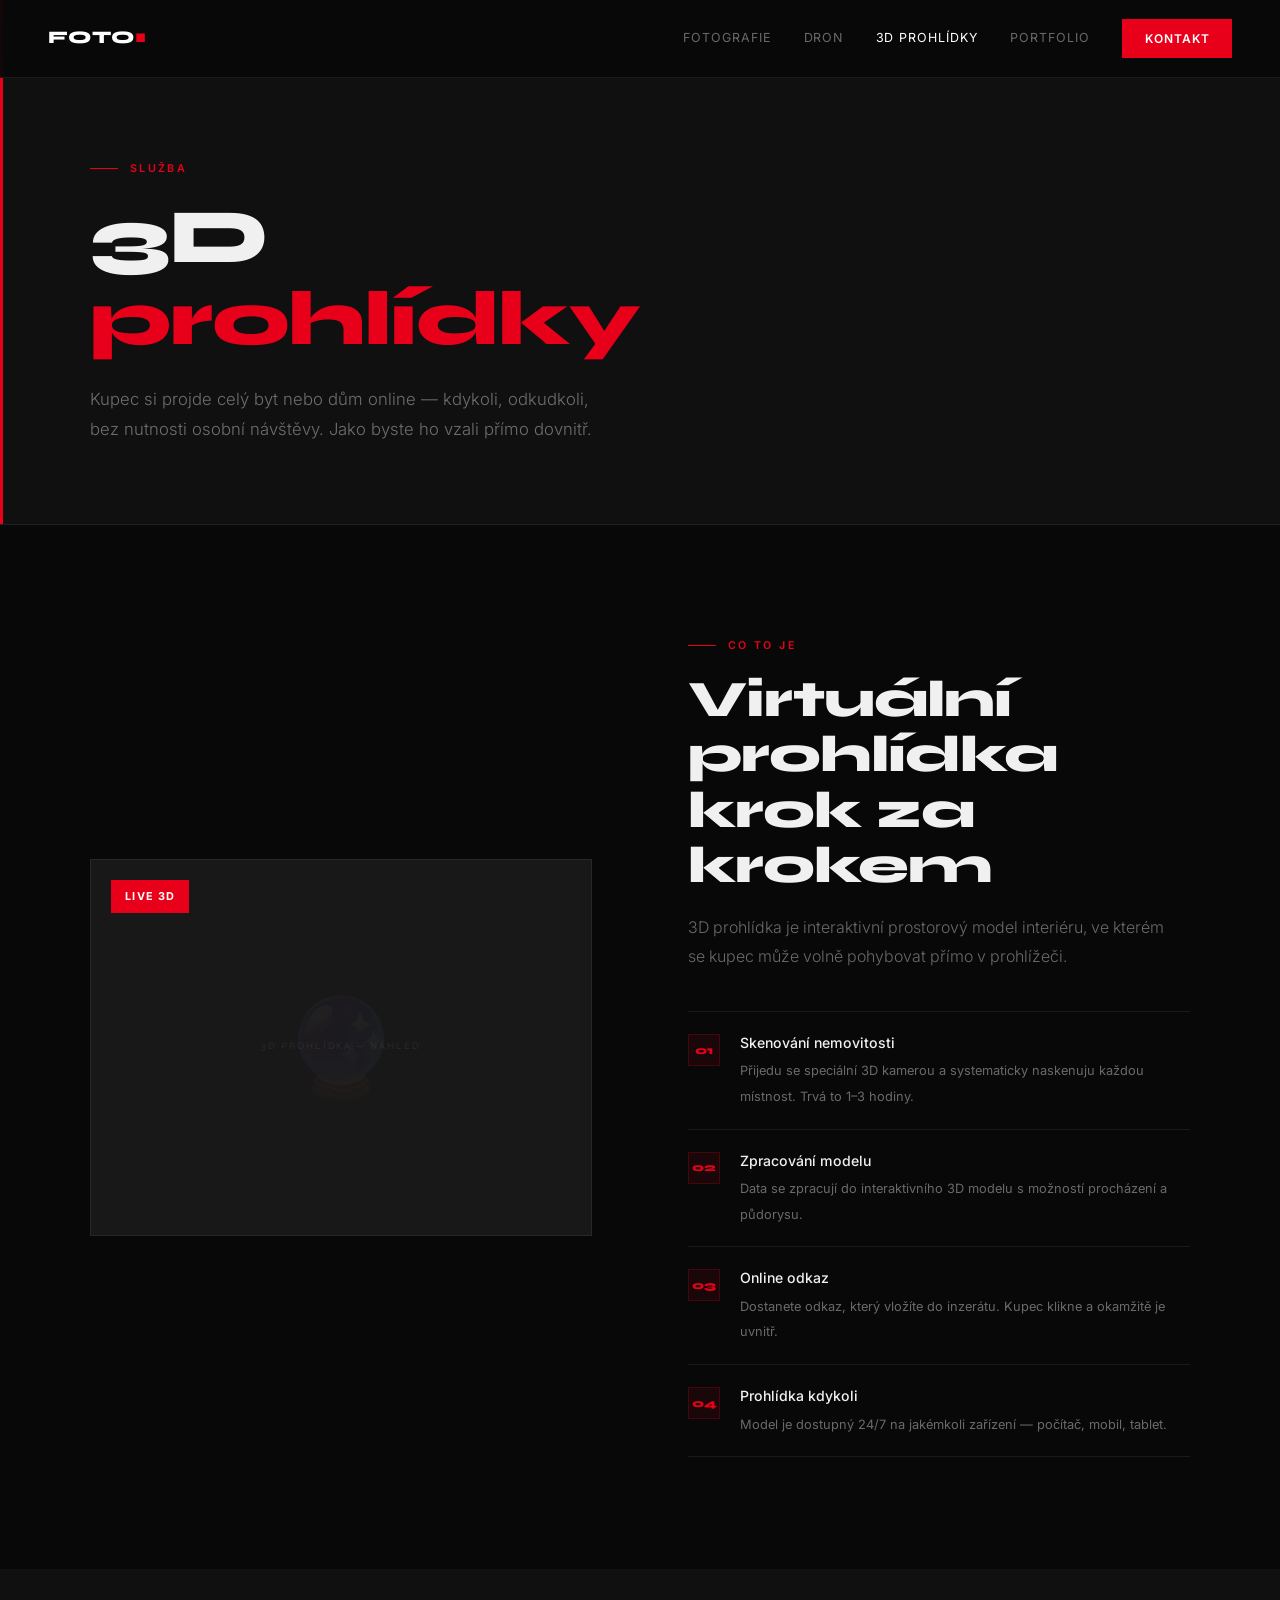
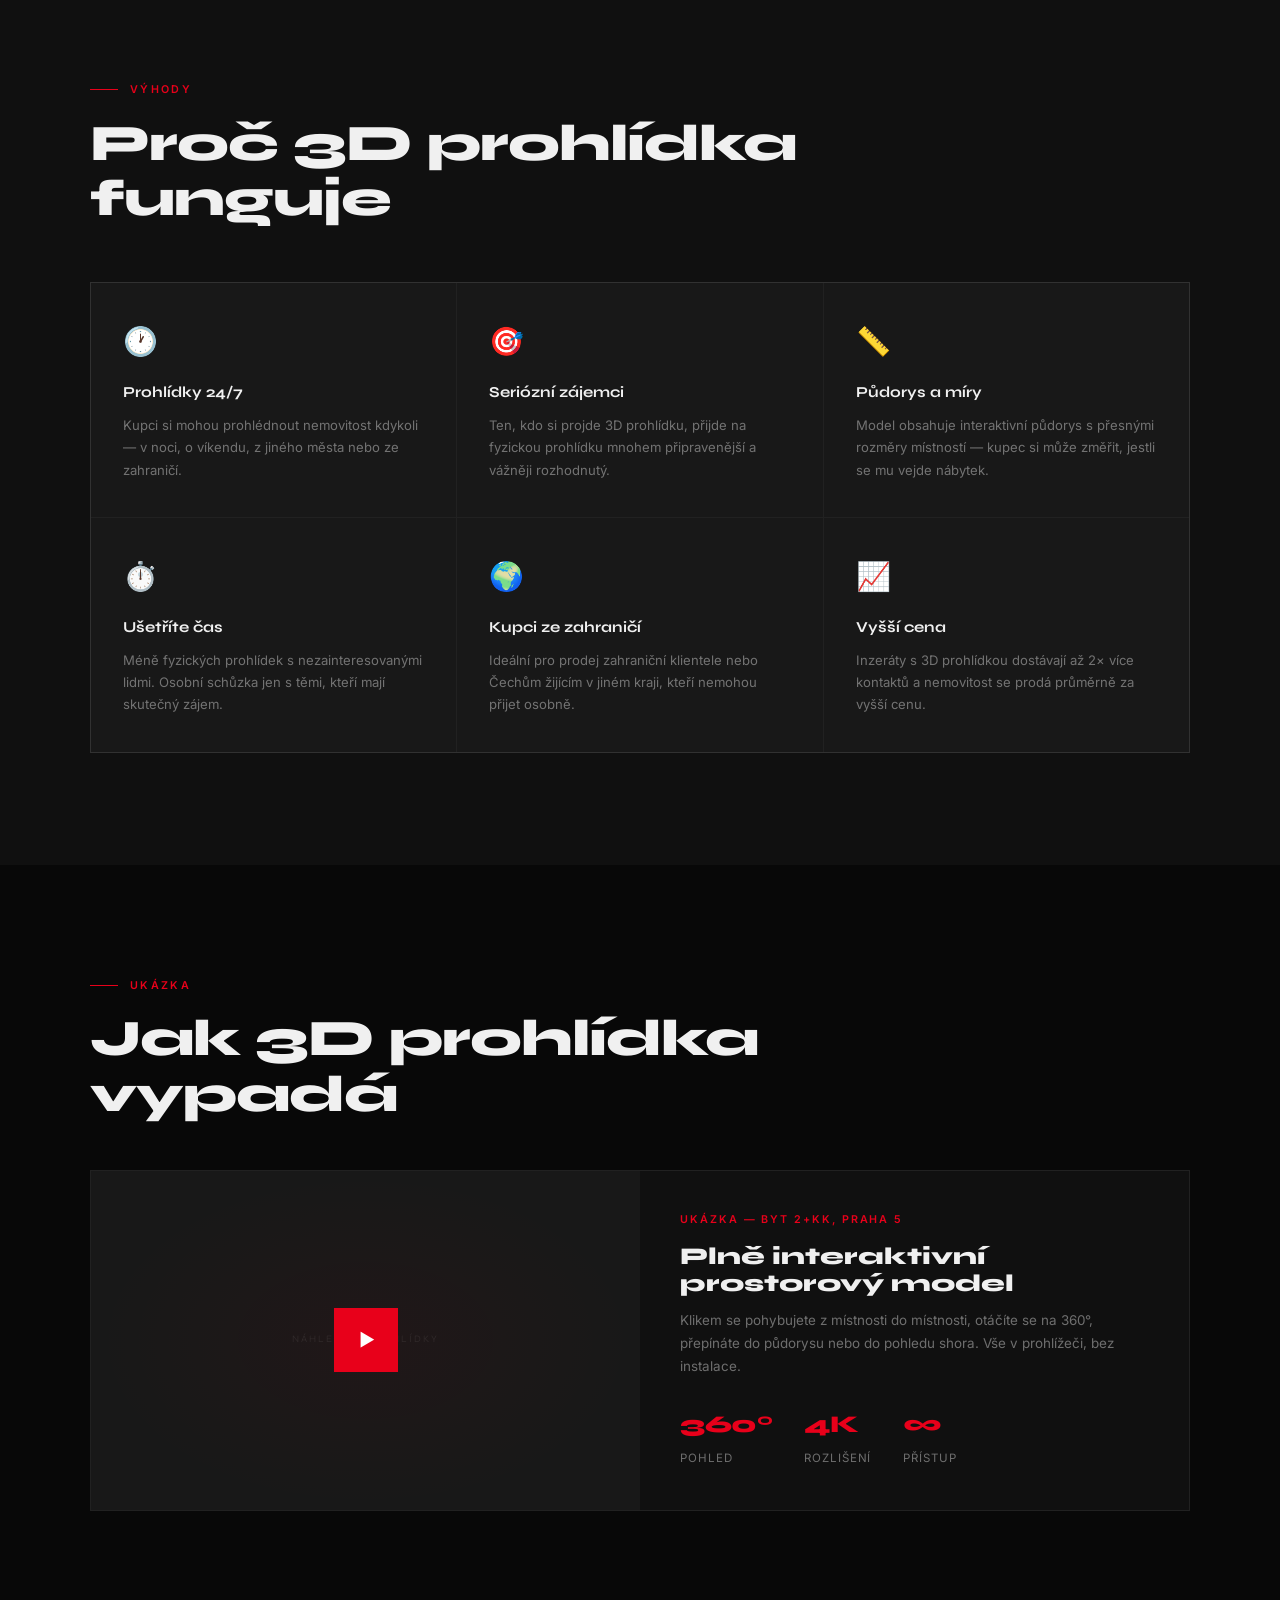
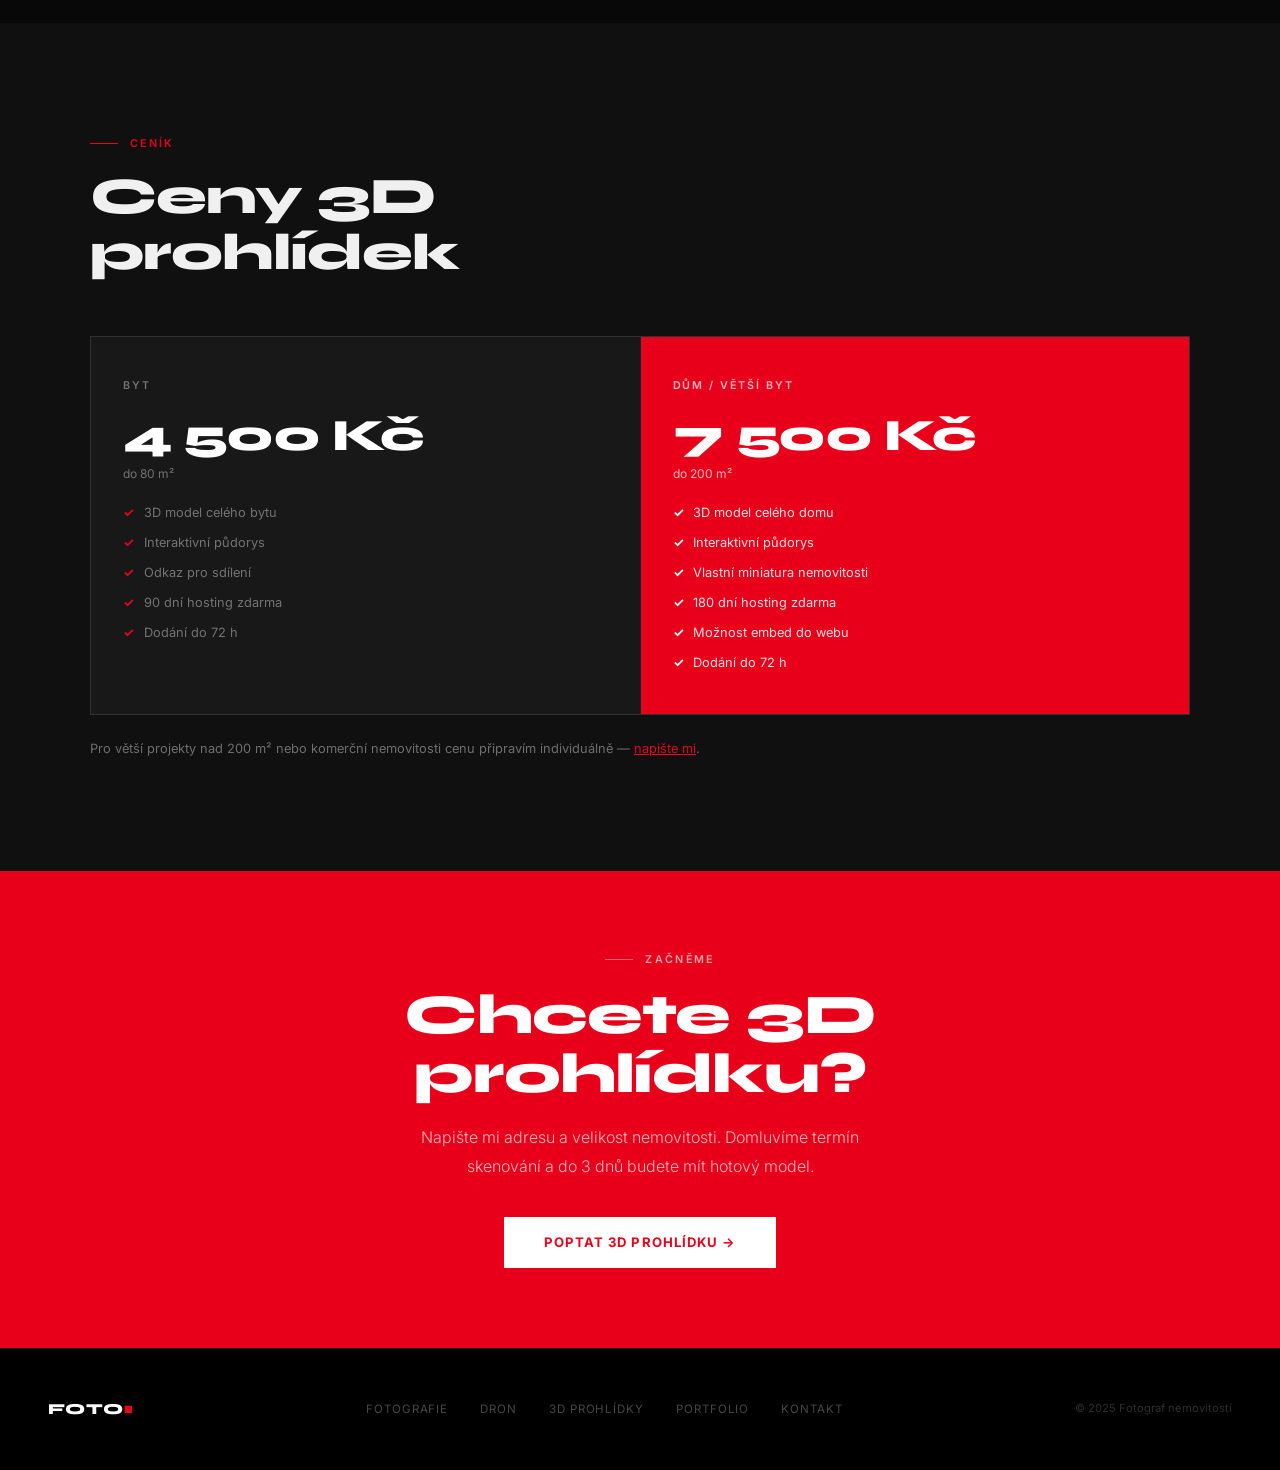
==== 3d-prohlidky.html @ 8428c06a "Add complete multi-page website for real estate photographer Black/red/white modern design with 6 pa" ====
<!DOCTYPE html>
<html lang="cs">
<head>
  <meta charset="UTF-8"/>
  <meta name="viewport" content="width=device-width, initial-scale=1.0"/>
  <title>3D prohlídky bytů a domů — Virtuální prohlídka</title>
  <link href="https://fonts.googleapis.com/css2?family=Syne:wght@400;600;700;800&family=Inter:wght@300;400;500;600&display=swap" rel="stylesheet"/>
  <link rel="stylesheet" href="style.css"/>
  <style>
    /* ── HOW IT WORKS ── */
    .how { background: var(--bg); }
    .how-split {
      display: grid; grid-template-columns: 1fr 1fr;
      gap: 6rem; align-items: center;
    }
    .how-visual {
      background: var(--surface2);
      border: 1px solid var(--border);
      aspect-ratio: 4/3;
      position: relative;
      display: flex; align-items: center; justify-content: center;
      overflow: hidden;
    }
    .how-visual-ph {
      font-family: 'Syne', sans-serif; font-size: 0.62rem;
      letter-spacing: 0.2em; text-transform: uppercase;
      color: rgba(255,255,255,0.08);
    }
    .how-visual::before {
      content: '🔮';
      position: absolute; font-size: 6rem; opacity: 0.04;
    }
    .how-visual-badge {
      position: absolute; top: 1.25rem; left: 1.25rem;
      background: var(--red); padding: 0.5rem 0.9rem;
      font-size: 0.68rem; font-weight: 700; letter-spacing: 0.1em;
      text-transform: uppercase; color: white;
    }
    .how-steps { display: flex; flex-direction: column; gap: 0; margin-top: 2.5rem; }
    .how-step {
      display: flex; gap: 1.25rem;
      padding: 1.25rem 0; border-bottom: 1px solid var(--border);
    }
    .how-step:first-child { border-top: 1px solid var(--border); }
    .how-step-num {
      font-family: 'Syne', sans-serif; font-size: 0.72rem; font-weight: 800;
      color: var(--red); width: 32px; height: 32px; flex-shrink: 0;
      background: rgba(232,0,26,0.08); border: 1px solid rgba(232,0,26,0.22);
      display: flex; align-items: center; justify-content: center;
      margin-top: 2px;
    }
    .how-step strong { display: block; font-size: 0.88rem; font-weight: 500; margin-bottom: 3px; }
    .how-step span { font-size: 0.8rem; color: var(--muted); line-height: 1.6; }

    /* ── BENEFITS ── */
    .benefits { background: var(--surface); }
    .benefits-grid {
      display: grid; grid-template-columns: repeat(3, 1fr);
      gap: 1px; background: var(--border);
      border: 1px solid var(--border); margin-top: 3.5rem;
    }
    .benefit {
      background: var(--surface2); padding: 2.25rem 2rem;
      transition: background 0.25s;
    }
    .benefit:hover { background: #1c1c1c; }
    .benefit-ico { font-size: 1.75rem; display: block; margin-bottom: 1rem; }
    .benefit-title {
      font-family: 'Syne', sans-serif; font-size: 0.95rem; font-weight: 700;
      margin-bottom: 0.6rem;
    }
    .benefit-desc { font-size: 0.82rem; color: var(--muted); line-height: 1.7; }

    /* ── DEMO SECTION ── */
    .demo { background: var(--bg); }
    .demo-box {
      background: var(--surface);
      border: 1px solid var(--border);
      margin-top: 3rem;
      display: grid; grid-template-columns: 1fr 1fr;
    }
    .demo-visual {
      background: var(--surface2);
      min-height: 320px;
      display: flex; align-items: center; justify-content: center;
      position: relative; overflow: hidden;
    }
    .demo-visual-ph {
      font-family: 'Syne', sans-serif; font-size: 0.62rem;
      letter-spacing: 0.2em; text-transform: uppercase;
      color: rgba(255,255,255,0.08);
    }
    .demo-visual::before {
      content: '';
      position: absolute; inset: 0;
      background: radial-gradient(ellipse at center, rgba(232,0,26,0.04) 0%, transparent 70%);
    }
    .demo-play {
      position: absolute;
      width: 64px; height: 64px;
      background: var(--red);
      display: flex; align-items: center; justify-content: center;
      cursor: pointer; transition: background 0.2s;
    }
    .demo-play:hover { background: var(--red-dark); }
    .demo-play::after { content: '▶'; color: white; font-size: 1.1rem; margin-left: 3px; }
    .demo-info { padding: 2.5rem; display: flex; flex-direction: column; justify-content: center; }
    .demo-tag {
      font-size: 0.67rem; font-weight: 600; letter-spacing: 0.18em;
      text-transform: uppercase; color: var(--red); margin-bottom: 1rem;
    }
    .demo-title {
      font-family: 'Syne', sans-serif; font-size: 1.5rem; font-weight: 800;
      margin-bottom: 0.75rem; line-height: 1.1;
    }
    .demo-desc { font-size: 0.84rem; color: var(--muted); line-height: 1.7; margin-bottom: 1.75rem; }
    .demo-stats { display: flex; gap: 2rem; }
    .demo-stat strong {
      display: block; font-family: 'Syne', sans-serif;
      font-size: 1.5rem; font-weight: 800; color: var(--red); letter-spacing: -0.02em;
    }
    .demo-stat span { font-size: 0.72rem; color: var(--muted); letter-spacing: 0.08em; text-transform: uppercase; }

    /* ── PRICING ── */
    .pricing { background: var(--surface); }
    .pricing-cards {
      display: grid; grid-template-columns: repeat(2, 1fr);
      gap: 1px; background: var(--border);
      border: 1px solid var(--border); margin-top: 3.5rem;
    }
    .p-card {
      background: var(--surface2); padding: 2.5rem 2rem;
    }
    .p-card.featured { background: var(--red); }
    .p-name {
      font-size: 0.67rem; font-weight: 600; letter-spacing: 0.18em;
      text-transform: uppercase; color: var(--muted); display: block; margin-bottom: 1.25rem;
    }
    .p-card.featured .p-name { color: rgba(255,255,255,0.72); }
    .p-amount {
      font-family: 'Syne', sans-serif; font-size: 2.8rem; font-weight: 800;
      color: white; line-height: 1; letter-spacing: -0.03em; display: block;
    }
    .p-unit {
      font-size: 0.75rem; color: var(--muted); display: block;
      margin-top: 0.3rem; margin-bottom: 1.25rem;
    }
    .p-card.featured .p-unit { color: rgba(255,255,255,0.72); }
    .p-list { list-style: none; display: flex; flex-direction: column; gap: 0.6rem; }
    .p-list li {
      font-size: 0.8rem; color: var(--muted);
      display: flex; align-items: center; gap: 0.6rem;
    }
    .p-list li::before { content: '✓'; color: var(--red); font-weight: 700; }
    .p-card.featured .p-list li { color: rgba(255,255,255,0.88); }
    .p-card.featured .p-list li::before { color: white; }

    @media (max-width: 768px) {
      .how-split { grid-template-columns: 1fr; gap: 3rem; }
      .how-visual { display: none; }
      .benefits-grid { grid-template-columns: 1fr; }
      .demo-box { grid-template-columns: 1fr; }
      .demo-visual { min-height: 200px; }
      .pricing-cards { grid-template-columns: 1fr; }
    }
  </style>
</head>
<body>

  <nav>
    <a href="index.html" class="nav-logo">FOTO<span>■</span></a>
    <div class="nav-links">
      <a href="fotografie.html" class="nav-link">Fotografie</a>
      <a href="dron.html" class="nav-link">Dron</a>
      <a href="3d-prohlidky.html" class="nav-link active">3D prohlídky</a>
      <a href="portfolio.html" class="nav-link">Portfolio</a>
      <a href="kontakt.html" class="nav-cta">Kontakt</a>
    </div>
  </nav>

  <!-- PAGE HERO -->
  <div class="page-hero">
    <div class="container">
      <div class="page-hero-label">Služba</div>
      <h1>3D<br><span>prohlídky</span></h1>
      <p>Kupec si projde celý byt nebo dům online — kdykoli, odkudkoli, bez nutnosti osobní návštěvy. Jako byste ho vzali přímo dovnitř.</p>
    </div>
  </div>

  <!-- HOW IT WORKS -->
  <section class="how">
    <div class="container">
      <div class="how-split">
        <div class="how-visual">
          <span class="how-visual-ph">3D prohlídka — náhled</span>
          <div class="how-visual-badge">LIVE 3D</div>
        </div>
        <div>
          <div class="section-label">Co to je</div>
          <h2 class="section-title">Virtuální prohlídka<br>krok za krokem</h2>
          <p class="section-lead">3D prohlídka je interaktivní prostorový model interiéru, ve kterém se kupec může volně pohybovat přímo v prohlížeči.</p>
          <div class="how-steps">
            <div class="how-step">
              <div class="how-step-num">01</div>
              <div>
                <strong>Skenování nemovitosti</strong>
                <span>Přijedu se speciální 3D kamerou a systematicky naskenuju každou místnost. Trvá to 1–3 hodiny.</span>
              </div>
            </div>
            <div class="how-step">
              <div class="how-step-num">02</div>
              <div>
                <strong>Zpracování modelu</strong>
                <span>Data se zpracují do interaktivního 3D modelu s možností procházení a půdorysu.</span>
              </div>
            </div>
            <div class="how-step">
              <div class="how-step-num">03</div>
              <div>
                <strong>Online odkaz</strong>
                <span>Dostanete odkaz, který vložíte do inzerátu. Kupec klikne a okamžitě je uvnitř.</span>
              </div>
            </div>
            <div class="how-step">
              <div class="how-step-num">04</div>
              <div>
                <strong>Prohlídka kdykoli</strong>
                <span>Model je dostupný 24/7 na jakémkoli zařízení — počítač, mobil, tablet.</span>
              </div>
            </div>
          </div>
        </div>
      </div>
    </div>
  </section>

  <!-- BENEFITS -->
  <section class="benefits">
    <div class="container">
      <div class="section-label">Výhody</div>
      <h2 class="section-title">Proč 3D prohlídka<br>funguje</h2>
      <div class="benefits-grid">
        <div class="benefit">
          <span class="benefit-ico">🕐</span>
          <div class="benefit-title">Prohlídky 24/7</div>
          <p class="benefit-desc">Kupci si mohou prohlédnout nemovitost kdykoli — v noci, o víkendu, z jiného města nebo ze zahraničí.</p>
        </div>
        <div class="benefit">
          <span class="benefit-ico">🎯</span>
          <div class="benefit-title">Seriózní zájemci</div>
          <p class="benefit-desc">Ten, kdo si projde 3D prohlídku, přijde na fyzickou prohlídku mnohem připravenější a vážněji rozhodnutý.</p>
        </div>
        <div class="benefit">
          <span class="benefit-ico">📏</span>
          <div class="benefit-title">Půdorys a míry</div>
          <p class="benefit-desc">Model obsahuje interaktivní půdorys s přesnými rozměry místností — kupec si může změřit, jestli se mu vejde nábytek.</p>
        </div>
        <div class="benefit">
          <span class="benefit-ico">⏱️</span>
          <div class="benefit-title">Ušetříte čas</div>
          <p class="benefit-desc">Méně fyzických prohlídek s nezainteresovanými lidmi. Osobní schůzka jen s těmi, kteří mají skutečný zájem.</p>
        </div>
        <div class="benefit">
          <span class="benefit-ico">🌍</span>
          <div class="benefit-title">Kupci ze zahraničí</div>
          <p class="benefit-desc">Ideální pro prodej zahraniční klientele nebo Čechům žijícím v jiném kraji, kteří nemohou přijet osobně.</p>
        </div>
        <div class="benefit">
          <span class="benefit-ico">📈</span>
          <div class="benefit-title">Vyšší cena</div>
          <p class="benefit-desc">Inzeráty s 3D prohlídkou dostávají až 2× více kontaktů a nemovitost se prodá průměrně za vyšší cenu.</p>
        </div>
      </div>
    </div>
  </section>

  <!-- DEMO -->
  <section class="demo">
    <div class="container">
      <div class="section-label">Ukázka</div>
      <h2 class="section-title">Jak 3D prohlídka<br>vypadá</h2>
      <div class="demo-box">
        <div class="demo-visual">
          <span class="demo-visual-ph">Náhled 3D prohlídky</span>
          <div class="demo-play"></div>
        </div>
        <div class="demo-info">
          <div class="demo-tag">Ukázka — Byt 2+kk, Praha 5</div>
          <div class="demo-title">Plně interaktivní<br>prostorový model</div>
          <p class="demo-desc">Klikem se pohybujete z místnosti do místnosti, otáčíte se na 360°, přepínáte do půdorysu nebo do pohledu shora. Vše v prohlížeči, bez instalace.</p>
          <div class="demo-stats">
            <div class="demo-stat">
              <strong>360°</strong>
              <span>pohled</span>
            </div>
            <div class="demo-stat">
              <strong>4K</strong>
              <span>rozlišení</span>
            </div>
            <div class="demo-stat">
              <strong>∞</strong>
              <span>přístup</span>
            </div>
          </div>
        </div>
      </div>
    </div>
  </section>

  <!-- PRICING -->
  <section class="pricing">
    <div class="container">
      <div class="section-label">Ceník</div>
      <h2 class="section-title">Ceny 3D<br>prohlídek</h2>
      <div class="pricing-cards">
        <div class="p-card">
          <span class="p-name">Byt</span>
          <span class="p-amount">4 500 Kč</span>
          <span class="p-unit">do 80 m²</span>
          <ul class="p-list">
            <li>3D model celého bytu</li>
            <li>Interaktivní půdorys</li>
            <li>Odkaz pro sdílení</li>
            <li>90 dní hosting zdarma</li>
            <li>Dodání do 72 h</li>
          </ul>
        </div>
        <div class="p-card featured">
          <span class="p-name">Dům / Větší byt</span>
          <span class="p-amount">7 500 Kč</span>
          <span class="p-unit">do 200 m²</span>
          <ul class="p-list">
            <li>3D model celého domu</li>
            <li>Interaktivní půdorys</li>
            <li>Vlastní miniatura nemovitosti</li>
            <li>180 dní hosting zdarma</li>
            <li>Možnost embed do webu</li>
            <li>Dodání do 72 h</li>
          </ul>
        </div>
      </div>
      <p style="margin-top:1.5rem; font-size:0.8rem; color:var(--muted);">Pro větší projekty nad 200 m² nebo komerční nemovitosti cenu připravím individuálně — <a href="kontakt.html" style="color:var(--red);">napište mi</a>.</p>
    </div>
  </section>

  <!-- CTA -->
  <div class="cta-strip">
    <div class="section-label" style="justify-content:center; color:rgba(255,255,255,0.65);">
      <span style="width:28px;height:1px;background:rgba(255,255,255,0.4);display:block;"></span>
      Začněme
    </div>
    <h2>Chcete 3D<br>prohlídku?</h2>
    <p>Napište mi adresu a velikost nemovitosti. Domluvíme termín skenování a do 3 dnů budete mít hotový model.</p>
    <a href="kontakt.html" class="btn-white">Poptat 3D prohlídku →</a>
  </div>

  <footer>
    <a href="index.html" class="footer-logo">FOTO<span>■</span></a>
    <div class="footer-links">
      <a href="fotografie.html" class="footer-link">Fotografie</a>
      <a href="dron.html" class="footer-link">Dron</a>
      <a href="3d-prohlidky.html" class="footer-link">3D prohlídky</a>
      <a href="portfolio.html" class="footer-link">Portfolio</a>
      <a href="kontakt.html" class="footer-link">Kontakt</a>
    </div>
    <span class="footer-copy">© 2025 Fotograf nemovitostí</span>
  </footer>

</body>
</html>
---- style.css ----
*, *::before, *::after { box-sizing: border-box; margin: 0; padding: 0; }

:root {
  --bg: #080808;
  --surface: #101010;
  --surface2: #181818;
  --border: rgba(255,255,255,0.07);
  --red: #E8001A;
  --red-dark: #C0001A;
  --white: #FFFFFF;
  --text: #F0F0F0;
  --muted: rgba(240,240,240,0.42);
  --radius: 3px;
}

html { scroll-behavior: smooth; }

body {
  font-family: 'Inter', sans-serif;
  background: var(--bg);
  color: var(--text);
  overflow-x: hidden;
  line-height: 1.6;
}

/* ── NAV ── */
nav {
  position: fixed; top: 0; left: 0; right: 0; z-index: 200;
  display: flex; align-items: center; justify-content: space-between;
  padding: 1.2rem 3rem;
  background: rgba(8,8,8,0.92);
  backdrop-filter: blur(20px);
  border-bottom: 1px solid var(--border);
}

.nav-logo {
  font-family: 'Syne', sans-serif;
  font-size: 1.1rem; font-weight: 800;
  color: var(--white); letter-spacing: 0.06em;
  text-decoration: none; text-transform: uppercase;
}
.nav-logo span { color: var(--red); }

.nav-links { display: flex; align-items: center; gap: 2rem; }

.nav-link {
  font-size: 0.78rem; font-weight: 400;
  color: var(--muted); text-decoration: none;
  letter-spacing: 0.08em; text-transform: uppercase;
  transition: color 0.2s;
}
.nav-link:hover, .nav-link.active { color: var(--white); }

.nav-cta {
  background: var(--red); color: var(--white);
  padding: 0.6rem 1.4rem;
  font-size: 0.75rem; font-weight: 600;
  letter-spacing: 0.08em; text-transform: uppercase;
  text-decoration: none; transition: background 0.2s;
}
.nav-cta:hover { background: var(--red-dark); }

/* ── FOOTER ── */
footer {
  background: #000;
  border-top: 1px solid var(--border);
  padding: 3rem;
  display: flex; align-items: center; justify-content: space-between;
  flex-wrap: wrap; gap: 1.5rem;
}
.footer-logo {
  font-family: 'Syne', sans-serif;
  font-size: 0.95rem; font-weight: 800;
  color: white; letter-spacing: 0.06em; text-transform: uppercase;
  text-decoration: none;
}
.footer-logo span { color: var(--red); }
.footer-links { display: flex; gap: 2rem; flex-wrap: wrap; }
.footer-link {
  font-size: 0.72rem; color: rgba(255,255,255,0.28);
  text-decoration: none; letter-spacing: 0.08em; text-transform: uppercase;
  transition: color 0.2s;
}
.footer-link:hover { color: white; }
.footer-copy { font-size: 0.7rem; color: rgba(255,255,255,0.18); }

/* ── BUTTONS ── */
.btn-red {
  background: var(--red); color: var(--white);
  padding: 0.95rem 2.2rem;
  font-size: 0.82rem; font-weight: 600;
  letter-spacing: 0.08em; text-transform: uppercase;
  text-decoration: none; transition: all 0.2s;
  display: inline-flex; align-items: center; gap: 0.5rem;
}
.btn-red:hover { background: var(--red-dark); transform: translateY(-1px); }

.btn-outline {
  border: 1px solid rgba(255,255,255,0.18); color: var(--muted);
  padding: 0.95rem 2.2rem;
  font-size: 0.82rem; font-weight: 400;
  letter-spacing: 0.08em; text-transform: uppercase;
  text-decoration: none; transition: all 0.2s;
  display: inline-flex; align-items: center; gap: 0.5rem;
}
.btn-outline:hover { border-color: var(--red); color: var(--red); }

.btn-white {
  background: white; color: var(--red);
  padding: 0.95rem 2.5rem;
  font-size: 0.82rem; font-weight: 700;
  letter-spacing: 0.08em; text-transform: uppercase;
  text-decoration: none; transition: all 0.2s;
  display: inline-flex; align-items: center; gap: 0.5rem;
}
.btn-white:hover { background: #f0f0f0; transform: translateY(-1px); }

/* ── SECTION BASE ── */
section { padding: 7rem 3rem; }
.container { max-width: 1100px; margin: 0 auto; }

.section-label {
  font-size: 0.67rem; font-weight: 600; letter-spacing: 0.22em;
  text-transform: uppercase; color: var(--red);
  margin-bottom: 1.1rem;
  display: flex; align-items: center; gap: 0.75rem;
}
.section-label::before {
  content: ''; display: block;
  width: 28px; height: 1px; background: var(--red); flex-shrink: 0;
}

.section-title {
  font-family: 'Syne', sans-serif;
  font-size: clamp(2rem, 4vw, 3.2rem);
  font-weight: 800; line-height: 1.08;
  letter-spacing: -0.02em; margin-bottom: 1.25rem;
}

.section-lead {
  font-size: 1rem; color: var(--muted);
  line-height: 1.8; max-width: 480px; font-weight: 300;
}

/* ── PAGE HERO (sub-pages) ── */
.page-hero {
  padding: 10rem 3rem 5rem;
  background: var(--surface);
  border-bottom: 1px solid var(--border);
  position: relative; overflow: hidden;
}
.page-hero::before {
  content: '';
  position: absolute; left: 0; top: 0; bottom: 0;
  width: 3px; background: var(--red);
}
.page-hero-label {
  font-size: 0.67rem; font-weight: 600; letter-spacing: 0.22em;
  text-transform: uppercase; color: var(--red);
  margin-bottom: 1.25rem;
  display: flex; align-items: center; gap: 0.75rem;
}
.page-hero-label::before {
  content: ''; display: block;
  width: 28px; height: 1px; background: var(--red); flex-shrink: 0;
}
.page-hero h1 {
  font-family: 'Syne', sans-serif;
  font-size: clamp(2.8rem, 6vw, 5rem);
  font-weight: 800; line-height: 1.06;
  letter-spacing: -0.02em; margin-bottom: 1.5rem;
}
.page-hero h1 span { color: var(--red); }
.page-hero p {
  font-size: 1.05rem; color: var(--muted); font-weight: 300;
  max-width: 520px; line-height: 1.8;
}

/* ── CTA STRIP ── */
.cta-strip {
  background: var(--red);
  padding: 5rem 3rem; text-align: center;
}
.cta-strip h2 {
  font-family: 'Syne', sans-serif;
  font-size: clamp(2rem, 4.5vw, 3.5rem);
  font-weight: 800; color: white;
  line-height: 1.05; margin-bottom: 1.25rem;
  letter-spacing: -0.02em;
}
.cta-strip p {
  color: rgba(255,255,255,0.72); font-size: 1rem;
  font-weight: 300; line-height: 1.8;
  max-width: 440px; margin: 0 auto 2.25rem;
}

/* ── ANIMATIONS ── */
@keyframes fadeUp {
  from { opacity: 0; transform: translateY(20px); }
  to   { opacity: 1; transform: translateY(0); }
}

/* ── MOBILE ── */
@media (max-width: 768px) {
  nav { padding: 1rem 1.25rem; }
  .nav-links { display: none; }
  section { padding: 4.5rem 1.25rem; }
  .page-hero { padding: 8rem 1.25rem 3.5rem; }
  footer { flex-direction: column; padding: 2rem 1.25rem; }
  .footer-links { gap: 1.25rem; }
  .cta-strip { padding: 3.5rem 1.25rem; }
}
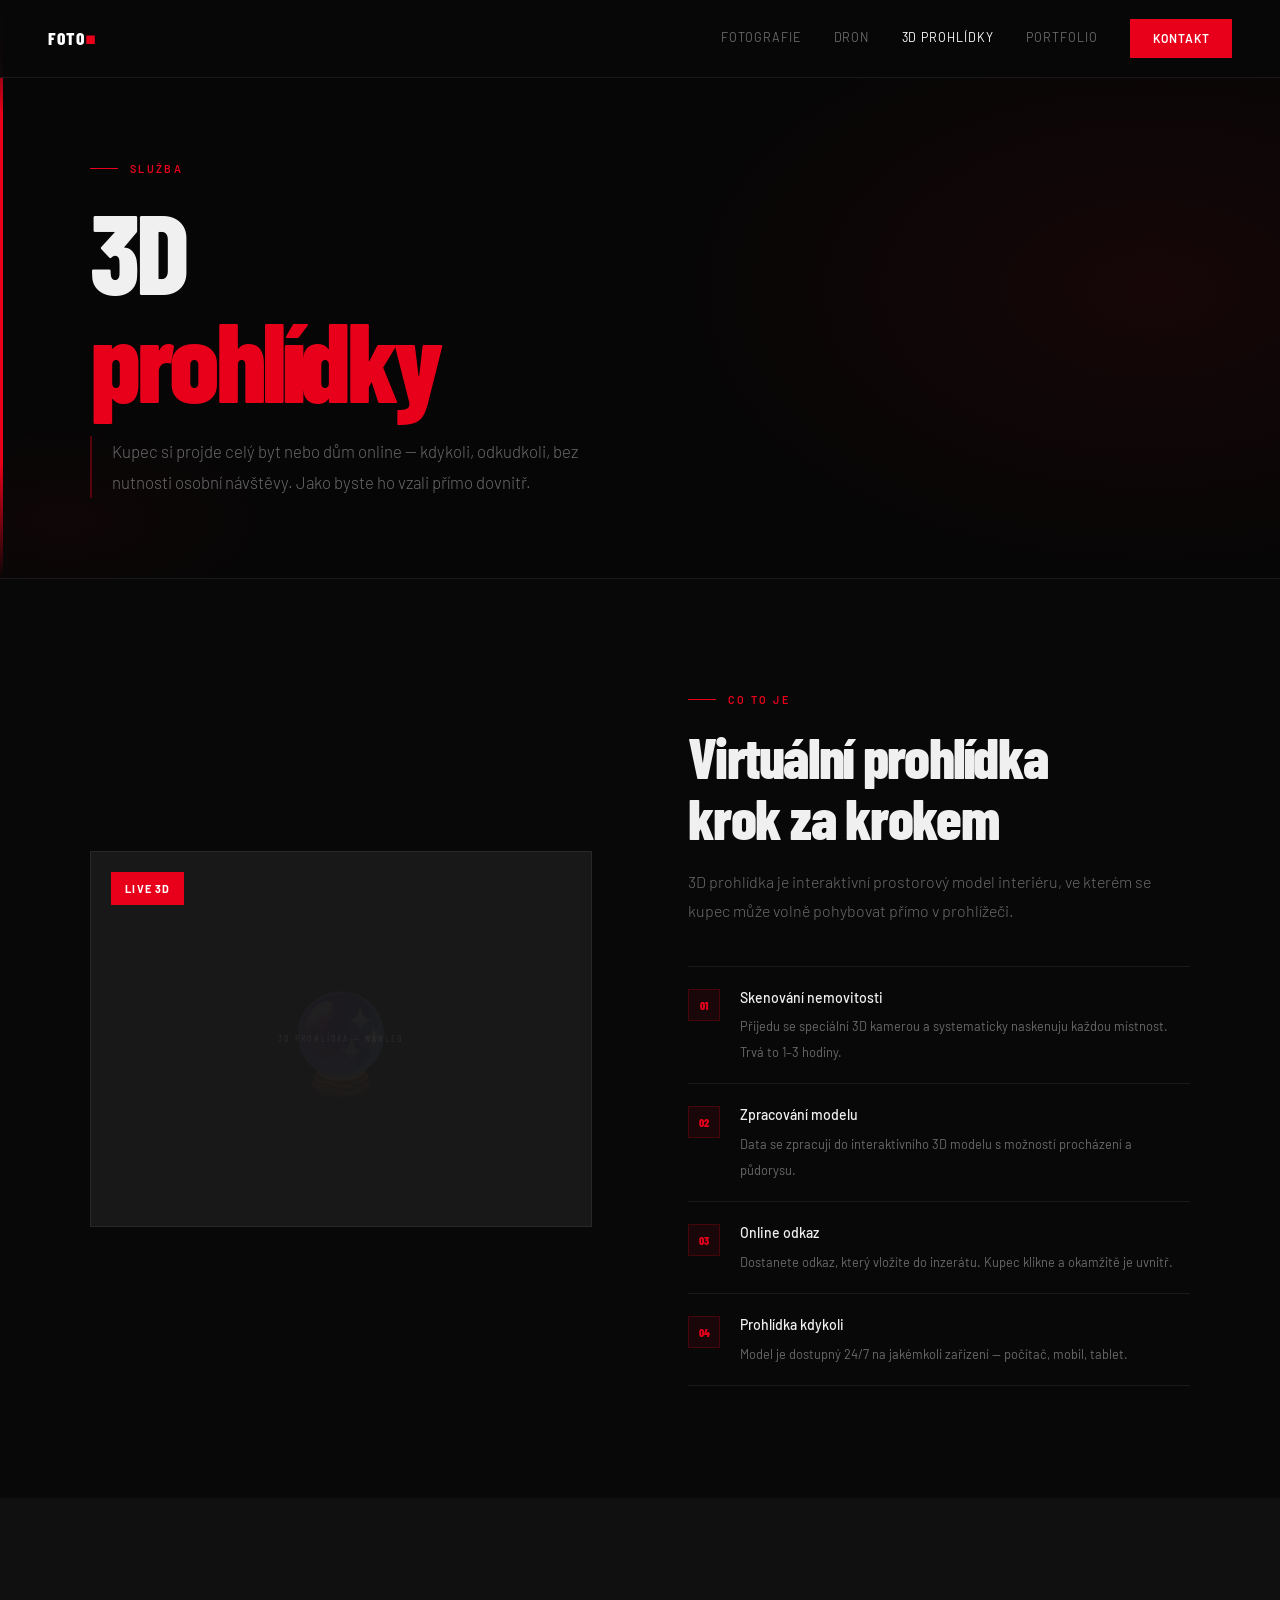
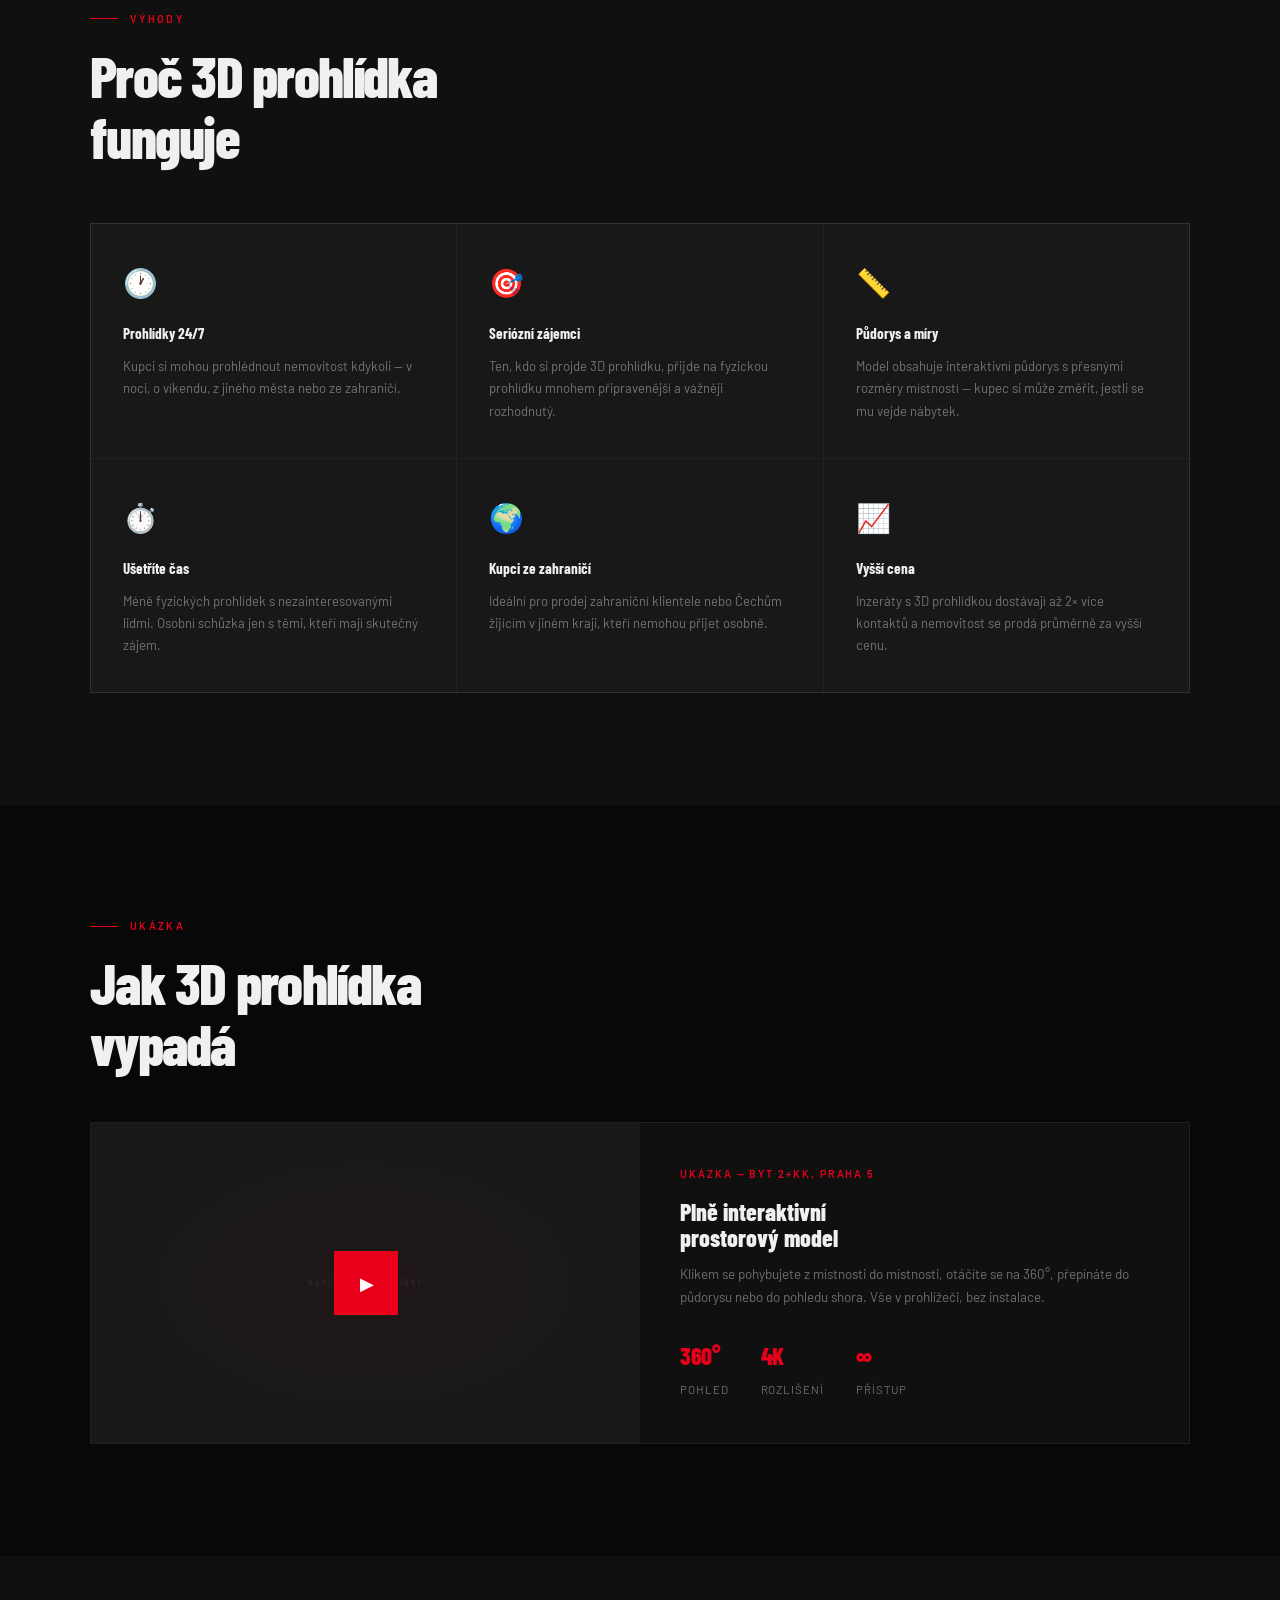
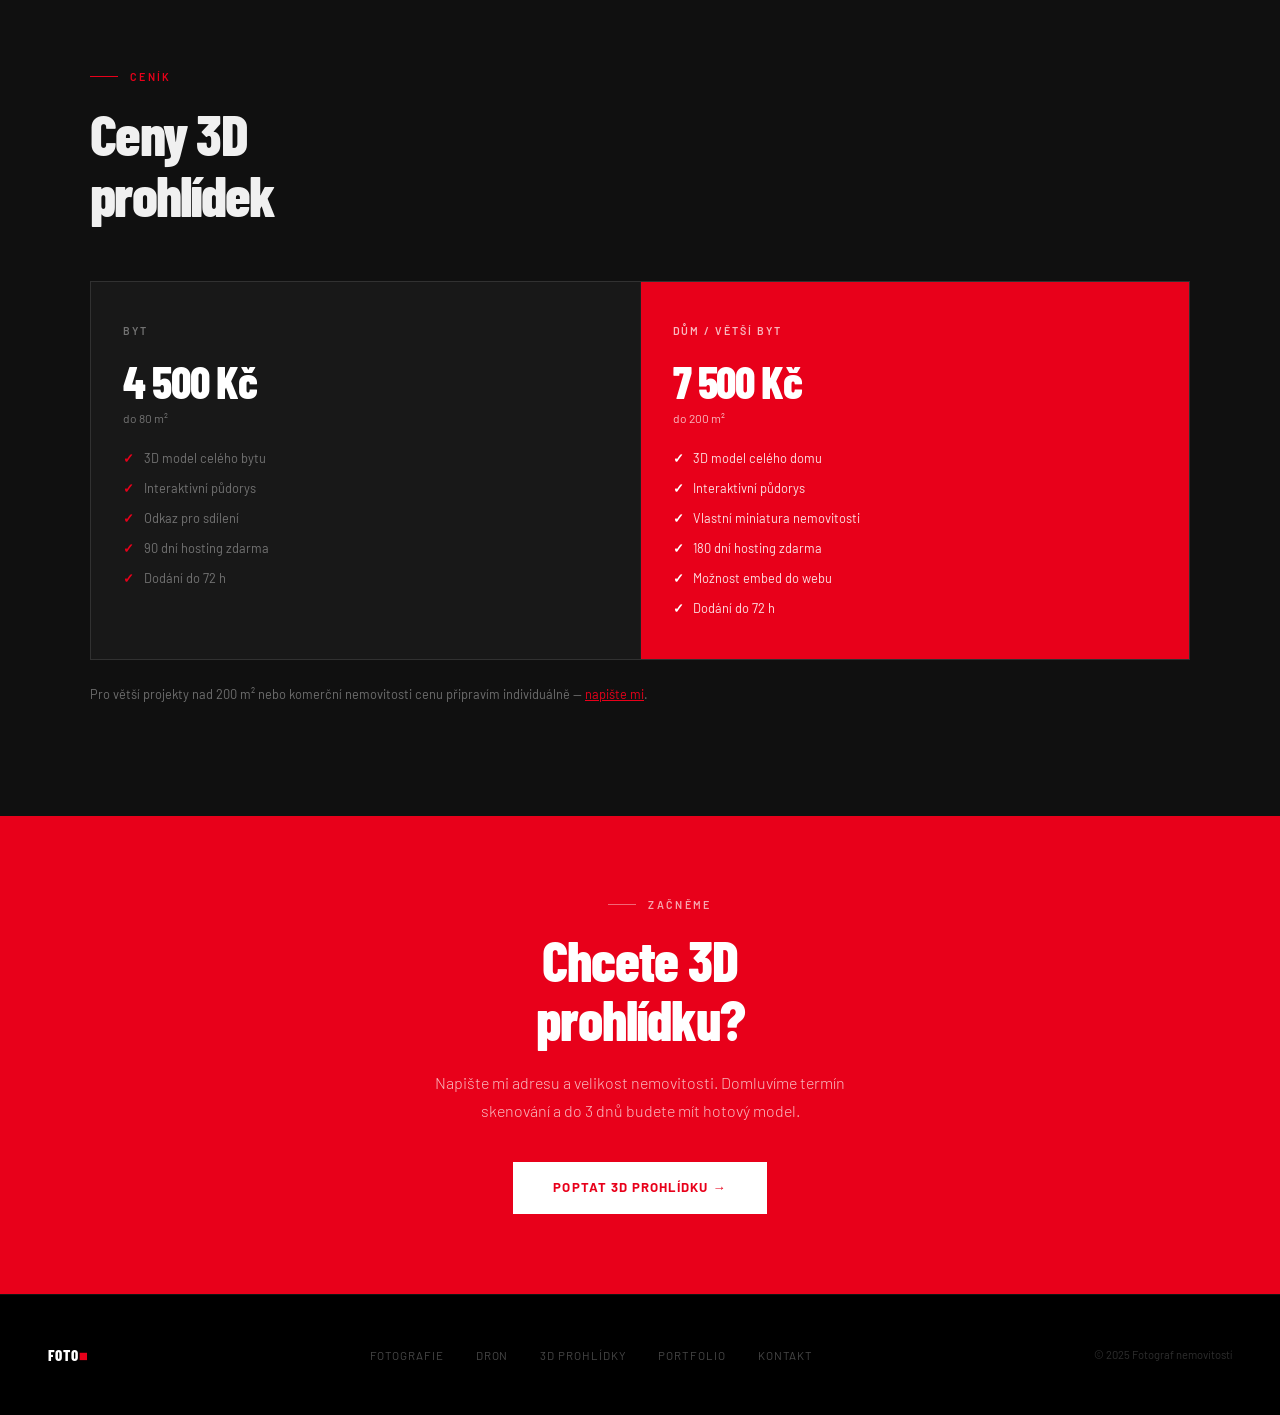
==== commit fcf2da0a: "Switch font to Barlow Condensed, redesign hero to editorial layout Replaced all Syne/Inter font refe" ====
--- a/3d-prohlidky.html
+++ b/3d-prohlidky.html
@@ -4,7 +4,7 @@
   <meta charset="UTF-8"/>
   <meta name="viewport" content="width=device-width, initial-scale=1.0"/>
   <title>3D prohlídky bytů a domů — Virtuální prohlídka</title>
-  <link href="https://fonts.googleapis.com/css2?family=Syne:wght@400;600;700;800&family=Inter:wght@300;400;500;600&display=swap" rel="stylesheet"/>
+  <link href="https://fonts.googleapis.com/css2?family=Barlow+Condensed:wght@600;700;800&family=Barlow:ital,wght@0,300;0,400;0,500;1,300&display=swap" rel="stylesheet"/>
   <link rel="stylesheet" href="style.css"/>
   <style>
     /* ── HOW IT WORKS ── */
@@ -22,7 +22,7 @@
       overflow: hidden;
     }
     .how-visual-ph {
-      font-family: 'Syne', sans-serif; font-size: 0.62rem;
+      font-family: 'Barlow Condensed', sans-serif; font-size: 0.62rem;
       letter-spacing: 0.2em; text-transform: uppercase;
       color: rgba(255,255,255,0.08);
     }
@@ -43,7 +43,7 @@
     }
     .how-step:first-child { border-top: 1px solid var(--border); }
     .how-step-num {
-      font-family: 'Syne', sans-serif; font-size: 0.72rem; font-weight: 800;
+      font-family: 'Barlow Condensed', sans-serif; font-size: 0.72rem; font-weight: 800;
       color: var(--red); width: 32px; height: 32px; flex-shrink: 0;
       background: rgba(232,0,26,0.08); border: 1px solid rgba(232,0,26,0.22);
       display: flex; align-items: center; justify-content: center;
@@ -66,7 +66,7 @@
     .benefit:hover { background: #1c1c1c; }
     .benefit-ico { font-size: 1.75rem; display: block; margin-bottom: 1rem; }
     .benefit-title {
-      font-family: 'Syne', sans-serif; font-size: 0.95rem; font-weight: 700;
+      font-family: 'Barlow Condensed', sans-serif; font-size: 0.95rem; font-weight: 700;
       margin-bottom: 0.6rem;
     }
     .benefit-desc { font-size: 0.82rem; color: var(--muted); line-height: 1.7; }
@@ -86,7 +86,7 @@
       position: relative; overflow: hidden;
     }
     .demo-visual-ph {
-      font-family: 'Syne', sans-serif; font-size: 0.62rem;
+      font-family: 'Barlow Condensed', sans-serif; font-size: 0.62rem;
       letter-spacing: 0.2em; text-transform: uppercase;
       color: rgba(255,255,255,0.08);
     }
@@ -110,13 +110,13 @@
       text-transform: uppercase; color: var(--red); margin-bottom: 1rem;
     }
     .demo-title {
-      font-family: 'Syne', sans-serif; font-size: 1.5rem; font-weight: 800;
+      font-family: 'Barlow Condensed', sans-serif; font-size: 1.5rem; font-weight: 800;
       margin-bottom: 0.75rem; line-height: 1.1;
     }
     .demo-desc { font-size: 0.84rem; color: var(--muted); line-height: 1.7; margin-bottom: 1.75rem; }
     .demo-stats { display: flex; gap: 2rem; }
     .demo-stat strong {
-      display: block; font-family: 'Syne', sans-serif;
+      display: block; font-family: 'Barlow Condensed', sans-serif;
       font-size: 1.5rem; font-weight: 800; color: var(--red); letter-spacing: -0.02em;
     }
     .demo-stat span { font-size: 0.72rem; color: var(--muted); letter-spacing: 0.08em; text-transform: uppercase; }
@@ -138,7 +138,7 @@
     }
     .p-card.featured .p-name { color: rgba(255,255,255,0.72); }
     .p-amount {
-      font-family: 'Syne', sans-serif; font-size: 2.8rem; font-weight: 800;
+      font-family: 'Barlow Condensed', sans-serif; font-size: 2.8rem; font-weight: 800;
       color: white; line-height: 1; letter-spacing: -0.03em; display: block;
     }
     .p-unit {
@@ -155,7 +155,13 @@
     .p-card.featured .p-list li { color: rgba(255,255,255,0.88); }
     .p-card.featured .p-list li::before { color: white; }
 
-    @media (max-width: 768px) {
+    @media (max-width: 1024px) and (min-width: 641px) {
+      .how-split { grid-template-columns: 1fr 1fr; gap: 3rem; }
+      .benefits-grid { grid-template-columns: 1fr 1fr; }
+      .demo-box { grid-template-columns: 1fr 1fr; }
+      .pricing-cards { grid-template-columns: 1fr 1fr; }
+    }
+    @media (max-width: 640px) {
       .how-split { grid-template-columns: 1fr; gap: 3rem; }
       .how-visual { display: none; }
       .benefits-grid { grid-template-columns: 1fr; }
@@ -169,6 +175,7 @@
 
   <nav>
     <a href="index.html" class="nav-logo">FOTO<span>■</span></a>
+    <button class="nav-toggle" aria-label="Menu"><span></span><span></span><span></span></button>
     <div class="nav-links">
       <a href="fotografie.html" class="nav-link">Fotografie</a>
       <a href="dron.html" class="nav-link">Dron</a>
@@ -366,5 +373,6 @@
     <span class="footer-copy">© 2025 Fotograf nemovitostí</span>
   </footer>
 
+  <script src="nav.js"></script>
 </body>
 </html>
--- a/style.css
+++ b/style.css
@@ -16,7 +16,7 @@
 html { scroll-behavior: smooth; }
 
 body {
-  font-family: 'Inter', sans-serif;
+  font-family: 'Barlow', sans-serif;
   background: var(--bg);
   color: var(--text);
   overflow-x: hidden;
@@ -34,7 +34,7 @@
 }
 
 .nav-logo {
-  font-family: 'Syne', sans-serif;
+  font-family: 'Barlow Condensed', sans-serif;
   font-size: 1.1rem; font-weight: 800;
   color: var(--white); letter-spacing: 0.06em;
   text-decoration: none; text-transform: uppercase;
@@ -69,7 +69,7 @@
   flex-wrap: wrap; gap: 1.5rem;
 }
 .footer-logo {
-  font-family: 'Syne', sans-serif;
+  font-family: 'Barlow Condensed', sans-serif;
   font-size: 0.95rem; font-weight: 800;
   color: white; letter-spacing: 0.06em; text-transform: uppercase;
   text-decoration: none;
@@ -131,10 +131,10 @@
 }
 
 .section-title {
-  font-family: 'Syne', sans-serif;
-  font-size: clamp(2rem, 4vw, 3.2rem);
-  font-weight: 800; line-height: 1.08;
-  letter-spacing: -0.02em; margin-bottom: 1.25rem;
+  font-family: 'Barlow Condensed', sans-serif;
+  font-size: clamp(2.4rem, 5vw, 3.6rem);
+  font-weight: 800; line-height: 1.06;
+  letter-spacing: -0.03em; margin-bottom: 1.25rem;
 }
 
 .section-lead {
@@ -145,14 +145,23 @@
 /* ── PAGE HERO (sub-pages) ── */
 .page-hero {
   padding: 10rem 3rem 5rem;
-  background: var(--surface);
+  background: #060606;
   border-bottom: 1px solid var(--border);
   position: relative; overflow: hidden;
 }
 .page-hero::before {
   content: '';
   position: absolute; left: 0; top: 0; bottom: 0;
-  width: 3px; background: var(--red);
+  width: 3px;
+  background: linear-gradient(to bottom, transparent, var(--red) 20%, var(--red) 80%, transparent);
+}
+.page-hero::after {
+  content: '';
+  position: absolute; inset: 0;
+  background:
+    radial-gradient(ellipse 60% 80% at 90% 50%, rgba(232,0,26,0.07) 0%, transparent 65%),
+    radial-gradient(ellipse 30% 30% at 5% 90%, rgba(232,0,26,0.04) 0%, transparent 60%);
+  pointer-events: none;
 }
 .page-hero-label {
   font-size: 0.67rem; font-weight: 600; letter-spacing: 0.22em;
@@ -165,16 +174,21 @@
   width: 28px; height: 1px; background: var(--red); flex-shrink: 0;
 }
 .page-hero h1 {
-  font-family: 'Syne', sans-serif;
-  font-size: clamp(2.8rem, 6vw, 5rem);
-  font-weight: 800; line-height: 1.06;
-  letter-spacing: -0.02em; margin-bottom: 1.5rem;
+  font-family: 'Barlow Condensed', sans-serif;
+  font-size: clamp(3.8rem, 9vw, 7rem);
+  font-weight: 800; line-height: 0.96;
+  letter-spacing: -0.04em; margin-bottom: 1.5rem;
+  position: relative; z-index: 1;
 }
 .page-hero h1 span { color: var(--red); }
 .page-hero p {
   font-size: 1.05rem; color: var(--muted); font-weight: 300;
-  max-width: 520px; line-height: 1.8;
-}
+  max-width: 520px; line-height: 1.85;
+  border-left: 2px solid rgba(232,0,26,0.35);
+  padding-left: 1.25rem;
+  position: relative; z-index: 1;
+}
+.page-hero-label { position: relative; z-index: 1; }
 
 /* ── CTA STRIP ── */
 .cta-strip {
@@ -182,7 +196,7 @@
   padding: 5rem 3rem; text-align: center;
 }
 .cta-strip h2 {
-  font-family: 'Syne', sans-serif;
+  font-family: 'Barlow Condensed', sans-serif;
   font-size: clamp(2rem, 4.5vw, 3.5rem);
   font-weight: 800; color: white;
   line-height: 1.05; margin-bottom: 1.25rem;
@@ -200,12 +214,72 @@
   to   { opacity: 1; transform: translateY(0); }
 }
 
-/* ── MOBILE ── */
-@media (max-width: 768px) {
+/* ── HAMBURGER ── */
+.nav-toggle {
+  display: none;
+  flex-direction: column; justify-content: center; gap: 5px;
+  width: 36px; height: 36px; background: none; border: none;
+  cursor: pointer; padding: 4px;
+}
+.nav-toggle span {
+  display: block; height: 2px; background: var(--white);
+  transition: all 0.25s;
+}
+.nav-toggle.open span:nth-child(1) { transform: translateY(7px) rotate(45deg); }
+.nav-toggle.open span:nth-child(2) { opacity: 0; }
+.nav-toggle.open span:nth-child(3) { transform: translateY(-7px) rotate(-45deg); }
+
+/* ── TABLET (641px – 1024px) ── */
+@media (max-width: 1024px) and (min-width: 641px) {
+  nav { padding: 1rem 2rem; }
+  .nav-links { gap: 1.25rem; }
+  .nav-link { font-size: 0.72rem; }
+  section { padding: 5rem 2rem; }
+  .page-hero { padding: 9rem 2rem 4rem; }
+  .cta-strip { padding: 4.5rem 2rem; }
+  footer { padding: 2.5rem 2rem; }
+  .section-title { font-size: clamp(2.6rem, 5.5vw, 3.6rem); }
+  .section-lead { font-size: 1.05rem; max-width: 100%; }
+  .cta-strip h2 { font-size: clamp(2.4rem, 5vw, 3.5rem); }
+}
+
+/* ── MOBILE (≤ 640px) ── */
+@media (max-width: 640px) {
   nav { padding: 1rem 1.25rem; }
-  .nav-links { display: none; }
-  section { padding: 4.5rem 1.25rem; }
-  .page-hero { padding: 8rem 1.25rem 3.5rem; }
+  .nav-toggle { display: flex; }
+  .section-title { font-size: 2.4rem; letter-spacing: -0.03em; }
+  .section-lead { font-size: 1rem; max-width: 100%; }
+  .page-hero h1 { font-size: clamp(3.2rem, 13vw, 4.5rem); }
+  .cta-strip h2 { font-size: 2.5rem; }
+  .btn-red, .btn-outline, .btn-white { font-size: 0.85rem; padding: 1rem 1.75rem; }
+
+  .nav-links {
+    display: flex; flex-direction: column;
+    position: fixed; top: 57px; left: 0; right: 0;
+    background: rgba(8,8,8,0.98);
+    backdrop-filter: blur(20px);
+    border-bottom: 1px solid var(--border);
+    padding: 1.5rem 1.25rem;
+    gap: 0;
+    transform: translateY(-110%);
+    transition: transform 0.3s cubic-bezier(0.4,0,0.2,1);
+    z-index: 199;
+  }
+  .nav-links.open { transform: translateY(0); }
+
+  .nav-link {
+    padding: 0.9rem 0;
+    border-bottom: 1px solid var(--border);
+    font-size: 0.88rem; color: var(--text);
+  }
+  .nav-link:last-child { border-bottom: none; }
+  .nav-cta {
+    margin-top: 1rem; text-align: center;
+    padding: 0.9rem; width: 100%;
+  }
+
+  section { padding: 4rem 1.25rem; }
+  .page-hero { padding: 7.5rem 1.25rem 3rem; }
   footer { flex-direction: column; padding: 2rem 1.25rem; }
   .footer-links { gap: 1.25rem; }
   .cta-strip { padding: 3.5rem 1.25rem; }
